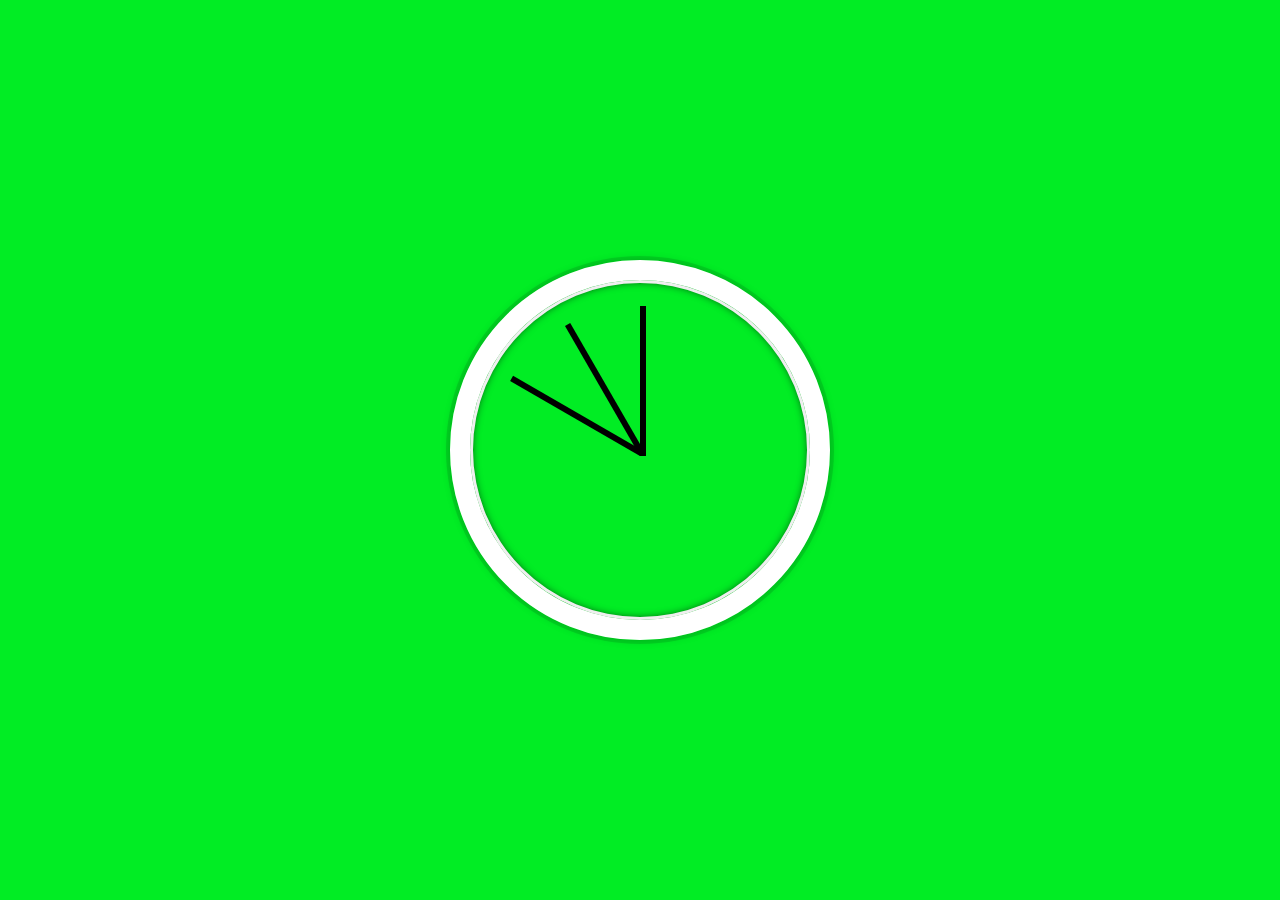
==== tick-tock.html @ a3d8c1ae "script tag been modified" ====
<!DOCTYPE html>
<html lang="en">
<head>
  <meta charset="UTF-8">
  <title>Tick-Tock Clock</title>
  <link rel="icon" href="https://fav.farm/🔥" />
</head>
<body>


    <div class="clock">
      <div class="clock-face">
        <div class="hand hour-hand"></div>
        <div class="hand min-hand"></div>
        <div class="hand second-hand"></div>
      </div>
    </div>


  <style>
    html {
      background: #01ed24 url(https://unsplash.it/1500/1000?image=881&blur=5);
      background-size: cover;
      font-family: 'helvetica neue';
      text-align: center;
      font-size: 10px;
    }

    body {
      margin: 0;
      font-size: 2rem;
      /*border-color: black;*/
      display: flex;
      flex: 1;
      min-height: 100vh;
      align-items: center;
    }

    .clock {
      width: 30rem;
      height: 30rem;
      border: 20px solid white;
      border-radius: 50%;
      margin: 50px auto;
      position: relative;
      padding: 2rem;
      box-shadow:
        0 0 0 4px rgba(0,0,0,0.1),
        inset 0 0 0 3px #EFEFEF,
        inset 0 0 10px black,
        0 0 10px rgba(0,0,0,0.2);
    }

    .clock-face {
      position: relative;
      width: 100%;
      height: 100%;
      transform: translateX(0px); /* account for the height of the clock hands */
    }

    .hand {
      width: 50%;
      height: 6px;
      background: black;
      position: absolute;
      top: 50%;
    }
    .hour-hand{
      width:-40%;
      transform-origin: bottom right;
      transform: rotate(90deg);
    }
    .min-hand{
transform-origin: bottom right;
transform: rotate(60deg);
    }
    .second-hand{
      transform-origin: bottom right;
transform: rotate(30deg);
    }

  </style>

  <script>
   function  updateTime(){
    const date=new Date();
    const hour=date.getHours();
    const minutes=date.getMinutes();
    const seconds=date.getSeconds();
    
 
   }
   setInterval(udateTime,1000);

  </script>
</body>
</html>
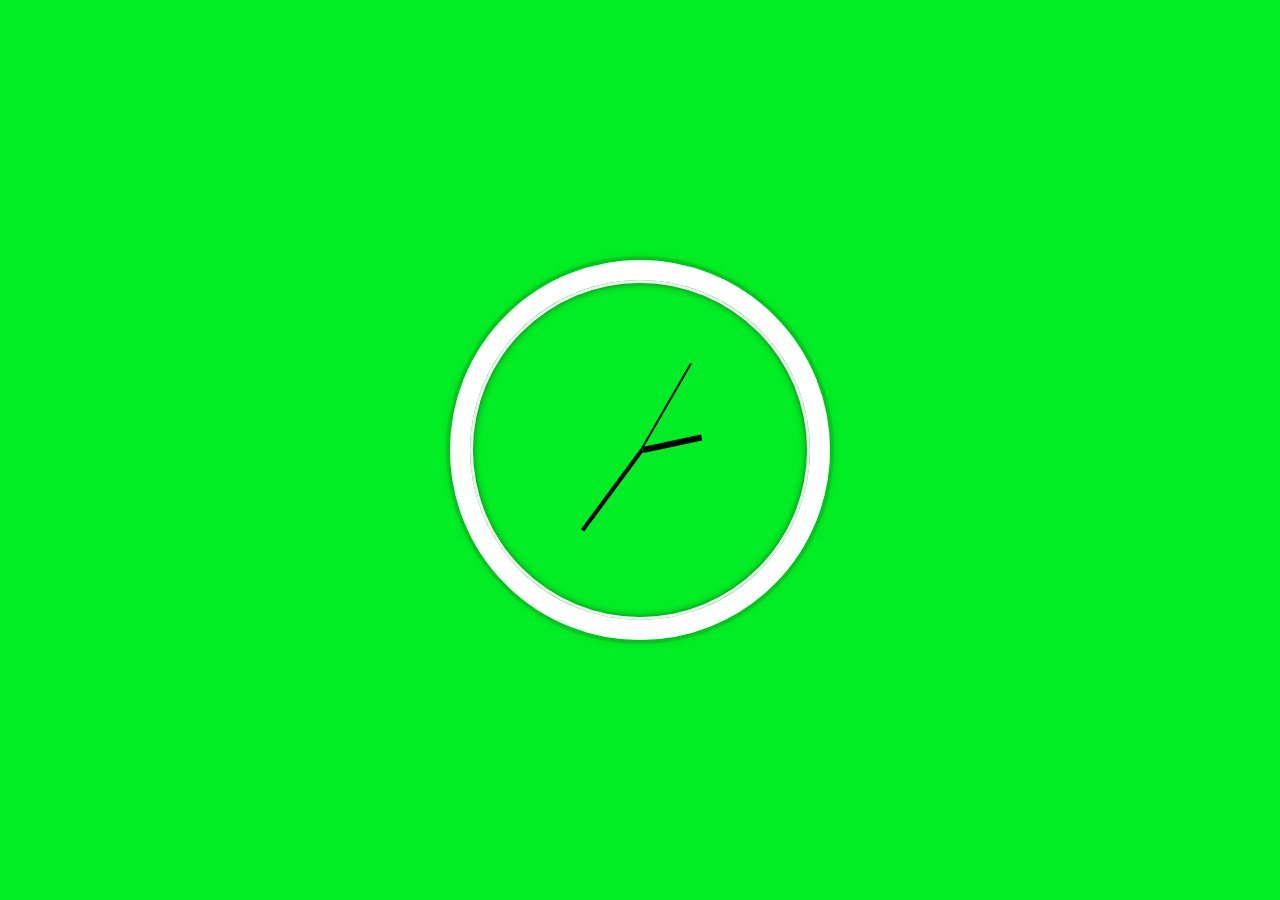
==== commit ce451f52: "analog clock has been created" ====
--- a/tick-tock.html
+++ b/tick-tock.html
@@ -55,7 +55,7 @@
       position: relative;
       width: 100%;
       height: 100%;
-      transform: translateX(0px); /* account for the height of the clock hands */
+      /*transform: translateX(0px); account for the height of the clock hands */
     }
 
     .hand {
@@ -63,34 +63,54 @@
       height: 6px;
       background: black;
       position: absolute;
-      top: 50%;
+      transform-origin: bottom center;
     }
     .hour-hand{
-      width:-40%;
-      transform-origin: bottom right;
-      transform: rotate(90deg);
+      width:6px;
+      
+      height:60px;
+      left:50%;
+      bottom:50%;
+      margin:auto;
+      
     }
     .min-hand{
-transform-origin: bottom right;
-transform: rotate(60deg);
+      width:4px;
+      height:100px;
+      left:50%;
+      bottom:50%;
+      margin:auto;
     }
     .second-hand{
-      transform-origin: bottom right;
-transform: rotate(30deg);
+      
+      width:2px;
+      height:100px;
+      left:50%;
+      bottom:50%;
+      margin:auto;
     }
 
   </style>
 
   <script>
    function  updateTime(){
-    const date=new Date();
-    const hour=date.getHours();
-    const minutes=date.getMinutes();
-    const seconds=date.getSeconds();
-    
+  var date=new Date();
+    var hour=date.getHours();
+    var minute=date.getMinutes();
+    var seconds=date.getSeconds();
+    var secondHand=document.querySelector(".second-hand");
+    var hourHand=document.querySelector(".hour-hand");
+    var minHand=document.querySelector(".min-hand");
+    var hourRotation=hour*30+minute/2;
+    var minRotation=minute*6 +seconds/10;
+    var secondsRotation=seconds*6;
+    hourHand.style.transform=`rotate(${hourRotation}deg)`;
+    minHand.style.transform=`rotate(${minRotation}deg)`;
+    secondHand.style.transform=`rotate(${secondsRotation}deg)`;
+
  
    }
-   setInterval(udateTime,1000);
+   setInterval(updateTime,1000);
 
   </script>
 </body>
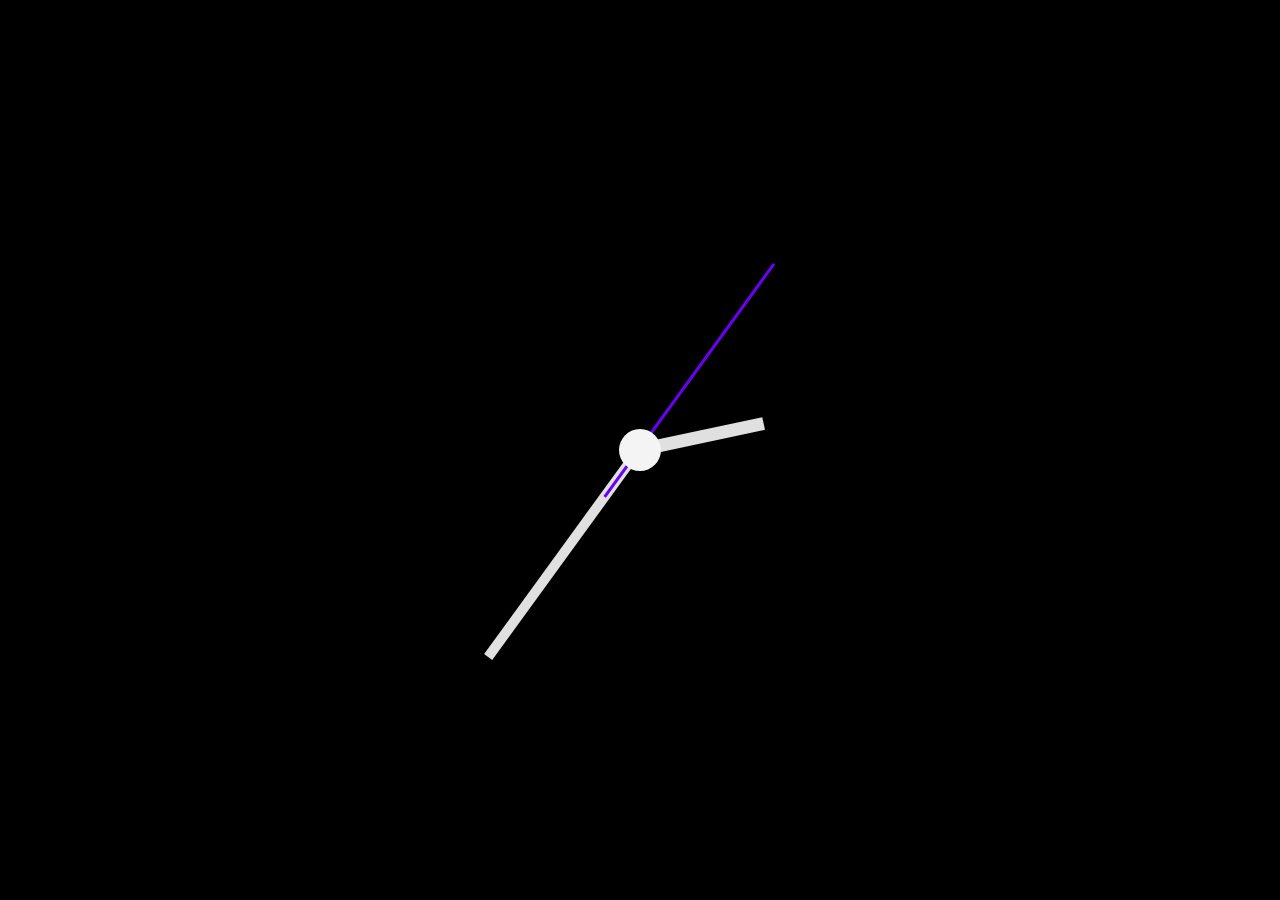
==== commit 1fec19fb: "Added clock functionality and better css" ====
--- a/tick-tock.html
+++ b/tick-tock.html
@@ -9,17 +9,16 @@
 
 
     <div class="clock">
-      <div class="clock-face">
-        <div class="hand hour-hand"></div>
-        <div class="hand min-hand"></div>
-        <div class="hand second-hand"></div>
-      </div>
+      <div class="clock-face"></div>
+      <div class="hand hour-hand"></div>
+      <div class="hand min-hand"></div>
+      <div class="hand second-hand"></div>
     </div>
 
 
   <style>
     html {
-      background: #01ed24 url(https://unsplash.it/1500/1000?image=881&blur=5);
+      background: black;
       background-size: cover;
       font-family: 'helvetica neue';
       text-align: center;
@@ -29,7 +28,6 @@
     body {
       margin: 0;
       font-size: 2rem;
-      /*border-color: black;*/
       display: flex;
       flex: 1;
       min-height: 100vh;
@@ -37,80 +35,90 @@
     }
 
     .clock {
-      width: 30rem;
-      height: 30rem;
-      border: 20px solid white;
-      border-radius: 50%;
-      margin: 50px auto;
+      width: 60rem;
+      height: 60rem;
+      background: url('./clockface.png') no-repeat center;
+      background-size: 100% 100%;
+      margin: 20px auto;
       position: relative;
       padding: 2rem;
-      box-shadow:
-        0 0 0 4px rgba(0,0,0,0.1),
-        inset 0 0 0 3px #EFEFEF,
-        inset 0 0 10px black,
-        0 0 10px rgba(0,0,0,0.2);
     }
 
     .clock-face {
       position: relative;
-      width: 100%;
-      height: 100%;
-      /*transform: translateX(0px); account for the height of the clock hands */
+      background: rgb(244, 244, 244);
+      border-radius: 50%;
+      content: "";
+      left: 50%;
+      top: 50%;
+      transform: translate(-50%, -50%);
+      width: 7%;
+      height: 7%;
+      z-index: 10;
     }
 
     .hand {
-      width: 50%;
-      height: 6px;
-      background: black;
       position: absolute;
-      transform-origin: bottom center;
+      top: 0;
+      right: 0;
+      bottom: 0;
+      left: 0;
     }
-    .hour-hand{
-      width:6px;
-      
-      height:60px;
-      left:50%;
-      bottom:50%;
-      margin:auto;
-      
+
+    .hour-hand {
+      background: rgb(224, 224, 224);
+      height: 20%;
+      left: 48.75%;
+      position: absolute;
+      top: 30%;
+      transform-origin: 50% 100%;
+      width: 2%;
     }
-    .min-hand{
-      width:4px;
-      height:100px;
-      left:50%;
-      bottom:50%;
-      margin:auto;
+
+    .min-hand {
+      background: rgb(224, 224, 224);
+      height: 40%;
+      left: 49%;
+      position: absolute;
+      top: 10%;
+      transform-origin: 50% 100%;
+      width: 1.5%;
     }
-    .second-hand{
-      
-      width:2px;
-      height:100px;
-      left:50%;
-      bottom:50%;
-      margin:auto;
+
+    .second-hand {
+      background: #6901f0;
+      height: 45%;
+      left: 49.5%;
+      position: absolute;
+      top: 14%;
+      transform-origin: 50% 80%;
+      width: 0.5%;
+      z-index: 8;
     }
 
   </style>
 
   <script>
-   function  updateTime(){
-  var date=new Date();
-    var hour=date.getHours();
-    var minute=date.getMinutes();
-    var seconds=date.getSeconds();
-    var secondHand=document.querySelector(".second-hand");
-    var hourHand=document.querySelector(".hour-hand");
-    var minHand=document.querySelector(".min-hand");
-    var hourRotation=hour*30+minute/2;
-    var minRotation=minute*6 +seconds/10;
-    var secondsRotation=seconds*6;
-    hourHand.style.transform=`rotate(${hourRotation}deg)`;
-    minHand.style.transform=`rotate(${minRotation}deg)`;
-    secondHand.style.transform=`rotate(${secondsRotation}deg)`;
+    function tickTock() {
+      var date = new Date;
+      var seconds = date.getSeconds();
+      var minutes = date.getMinutes();
+      var hours = date.getHours();
 
- 
-   }
-   setInterval(updateTime,1000);
+      hoursAngle = (hours * 30) + (minutes / 2);
+      minutesAngle = (minutes * 6);
+      secondsAngle = (seconds * 6);
+
+      const hoursHand = document.getElementsByClassName('hour-hand')[0];
+      const minutesHand = document.getElementsByClassName('min-hand')[0];
+      const secondsHand = document.getElementsByClassName('second-hand')[0];
+
+      hoursHand.style.transform = 'rotate(' + hoursAngle + 'deg)';
+      minutesHand.style.transform = 'rotate(' + minutesAngle + 'deg)';
+      secondsHand.style.transform = 'rotate(' + secondsAngle + 'deg)';
+    }
+    tickTock();
+    setInterval(tickTock, 1000);
 
   </script>
 </body>
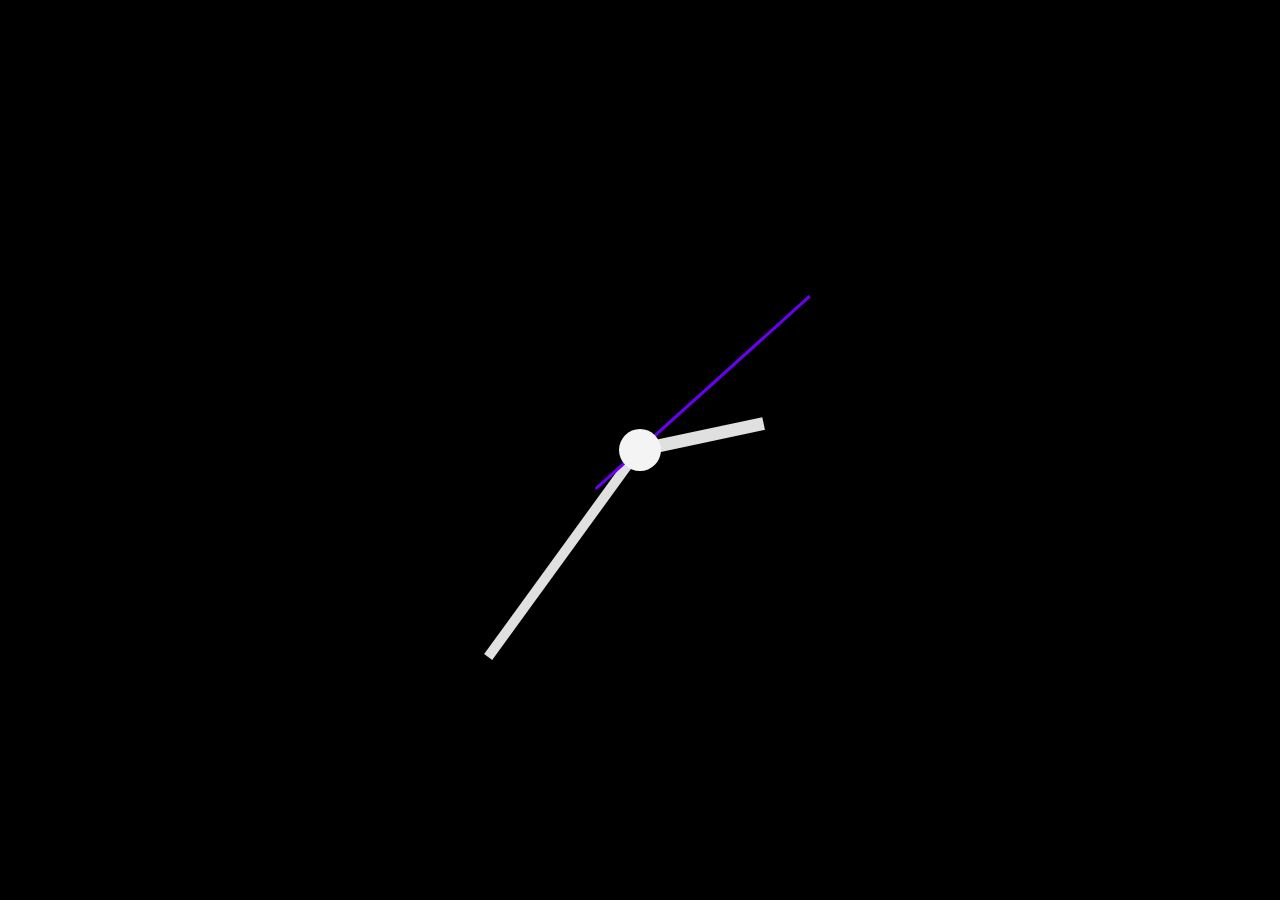
==== commit 6ced8a9e: "changed clockface file name" ====
--- a/tick-tock.html
+++ b/tick-tock.html
@@ -37,7 +37,7 @@
     .clock {
       width: 60rem;
       height: 60rem;
-      background: url('./clockface.png') no-repeat center;
+      background: url('./clockface_sameer.png') no-repeat center;
       background-size: 100% 100%;
       margin: 20px auto;
       position: relative;
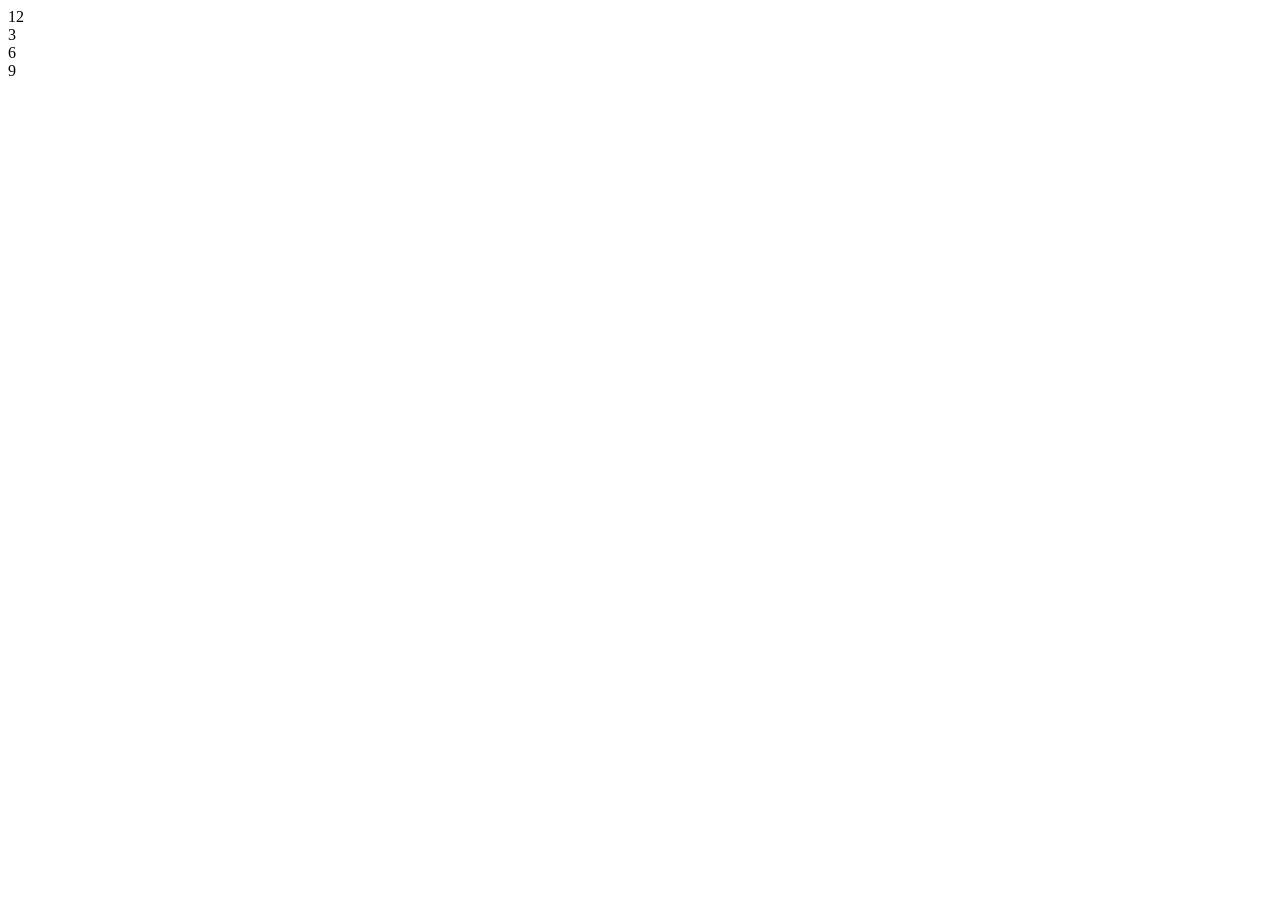
==== commit e64cf18c: "new files been added" ====
--- a/tick-tock.html
+++ b/tick-tock.html
@@ -4,121 +4,33 @@
   <meta charset="UTF-8">
   <title>Tick-Tock Clock</title>
   <link rel="icon" href="https://fav.farm/🔥" />
+  <link rel="stylesheet" href="tick-tock.css"/>
 </head>
 <body>
 
 
     <div class="clock">
-      <div class="clock-face"></div>
-      <div class="hand hour-hand"></div>
-      <div class="hand min-hand"></div>
-      <div class="hand second-hand"></div>
+      <div class="clock-face">
+        <div class="hand hour-hand"></div>
+        <div class="hand min-hand"></div>
+        <div class="hand second-hand"></div>
+      </div>
+      <div class="numb">
+        <div class="num twelve">12</div>
+        <div class="num three">3</div>
+        <div class="num six">6</div>
+        <div class="num nine">9</div>
+      </div>
     </div>
 
 
   <style>
-    html {
-      background: black;
-      background-size: cover;
-      font-family: 'helvetica neue';
-      text-align: center;
-      font-size: 10px;
-    }
-
-    body {
-      margin: 0;
-      font-size: 2rem;
-      display: flex;
-      flex: 1;
-      min-height: 100vh;
-      align-items: center;
-    }
-
-    .clock {
-      width: 60rem;
-      height: 60rem;
-      background: url('./clockface_sameer.png') no-repeat center;
-      background-size: 100% 100%;
-      margin: 20px auto;
-      position: relative;
-      padding: 2rem;
-    }
-
-    .clock-face {
-      position: relative;
-      background: rgb(244, 244, 244);
-      border-radius: 50%;
-      content: "";
-      left: 50%;
-      top: 50%;
-      transform: translate(-50%, -50%);
-      width: 7%;
-      height: 7%;
-      z-index: 10;
-    }
-
-    .hand {
-      position: absolute;
-      top: 0;
-      right: 0;
-      bottom: 0;
-      left: 0;
-    }
-
-    .hour-hand {
-      background: rgb(224, 224, 224);
-      height: 20%;
-      left: 48.75%;
-      position: absolute;
-      top: 30%;
-      transform-origin: 50% 100%;
-      width: 2%;
-    }
-
-    .min-hand {
-      background: rgb(224, 224, 224);
-      height: 40%;
-      left: 49%;
-      position: absolute;
-      top: 10%;
-      transform-origin: 50% 100%;
-      width: 1.5%;
-    }
-
-    .second-hand {
-      background: #6901f0;
-      height: 45%;
-      left: 49.5%;
-      position: absolute;
-      top: 14%;
-      transform-origin: 50% 80%;
-      width: 0.5%;
-      z-index: 8;
-    }
+    
 
   </style>
 
-  <script>
-    function tickTock() {
-      var date = new Date;
-      var seconds = date.getSeconds();
-      var minutes = date.getMinutes();
-      var hours = date.getHours();
-
-      hoursAngle = (hours * 30) + (minutes / 2);
-      minutesAngle = (minutes * 6);
-      secondsAngle = (seconds * 6);
-
-      const hoursHand = document.getElementsByClassName('hour-hand')[0];
-      const minutesHand = document.getElementsByClassName('min-hand')[0];
-      const secondsHand = document.getElementsByClassName('second-hand')[0];
-
-      hoursHand.style.transform = 'rotate(' + hoursAngle + 'deg)';
-      minutesHand.style.transform = 'rotate(' + minutesAngle + 'deg)';
-      secondsHand.style.transform = 'rotate(' + secondsAngle + 'deg)';
-    }
-    tickTock();
-    setInterval(tickTock, 1000);
+  <script src="tick-tock.js">
+   
 
   </script>
 </body>
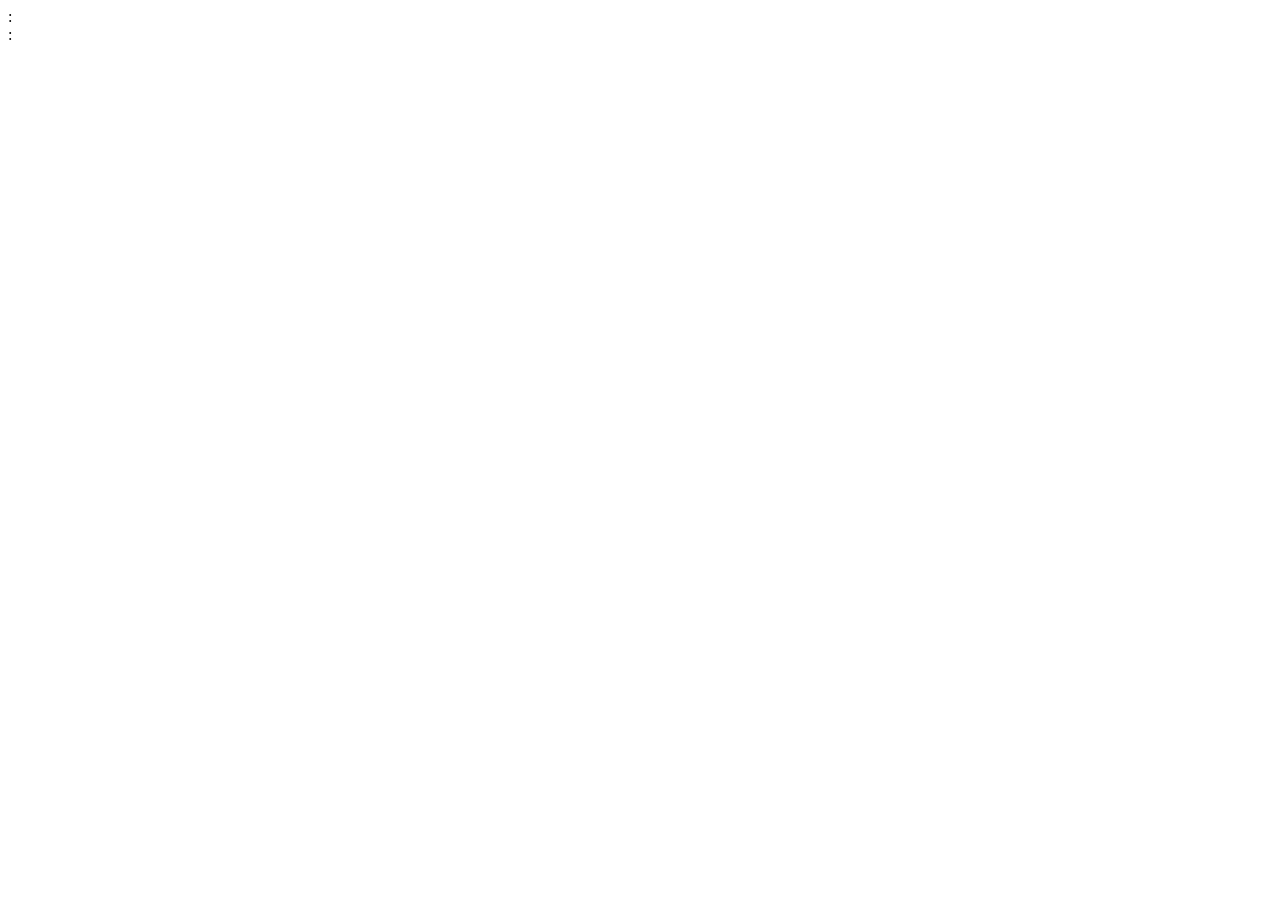
==== commit 896e67a3: "add digital clock feature" ====
--- a/tick-tock.html
+++ b/tick-tock.html
@@ -4,7 +4,7 @@
   <meta charset="UTF-8">
   <title>Tick-Tock Clock</title>
   <link rel="icon" href="https://fav.farm/🔥" />
-  <link rel="stylesheet" href="tick-tock.css"/>
+  <link rel="stylesheet" href="../style.css">
 </head>
 <body>
 
@@ -15,22 +15,31 @@
         <div class="hand min-hand"></div>
         <div class="hand second-hand"></div>
       </div>
-      <div class="numb">
-        <div class="num twelve">12</div>
-        <div class="num three">3</div>
-        <div class="num six">6</div>
-        <div class="num nine">9</div>
+    </div>
+
+    <div class="digi-clock">
+      <div class="digi-clk-face">
+        <div class="digi-clk-handle"></div>
+        <div class="time-text-wrapper">
+          <div class="box hour-box"></div>
+          <div class="box colon-box">:</div>
+          <div class="box min-box"></div>
+          <div class="box colon-box">:</div>
+          <div class="box sec-box"></div>
+        </div>
+        <div class="foot foot-left"></div>
+        <div class="foot foot-right"></div>
       </div>
+      
     </div>
 
 
   <style>
-    
-
+    /* css code moved to separate stylesheet named as style.css */
   </style>
 
-  <script src="tick-tock.js">
-   
+  <script src="../tick-tock.js">
+    
 
   </script>
 </body>
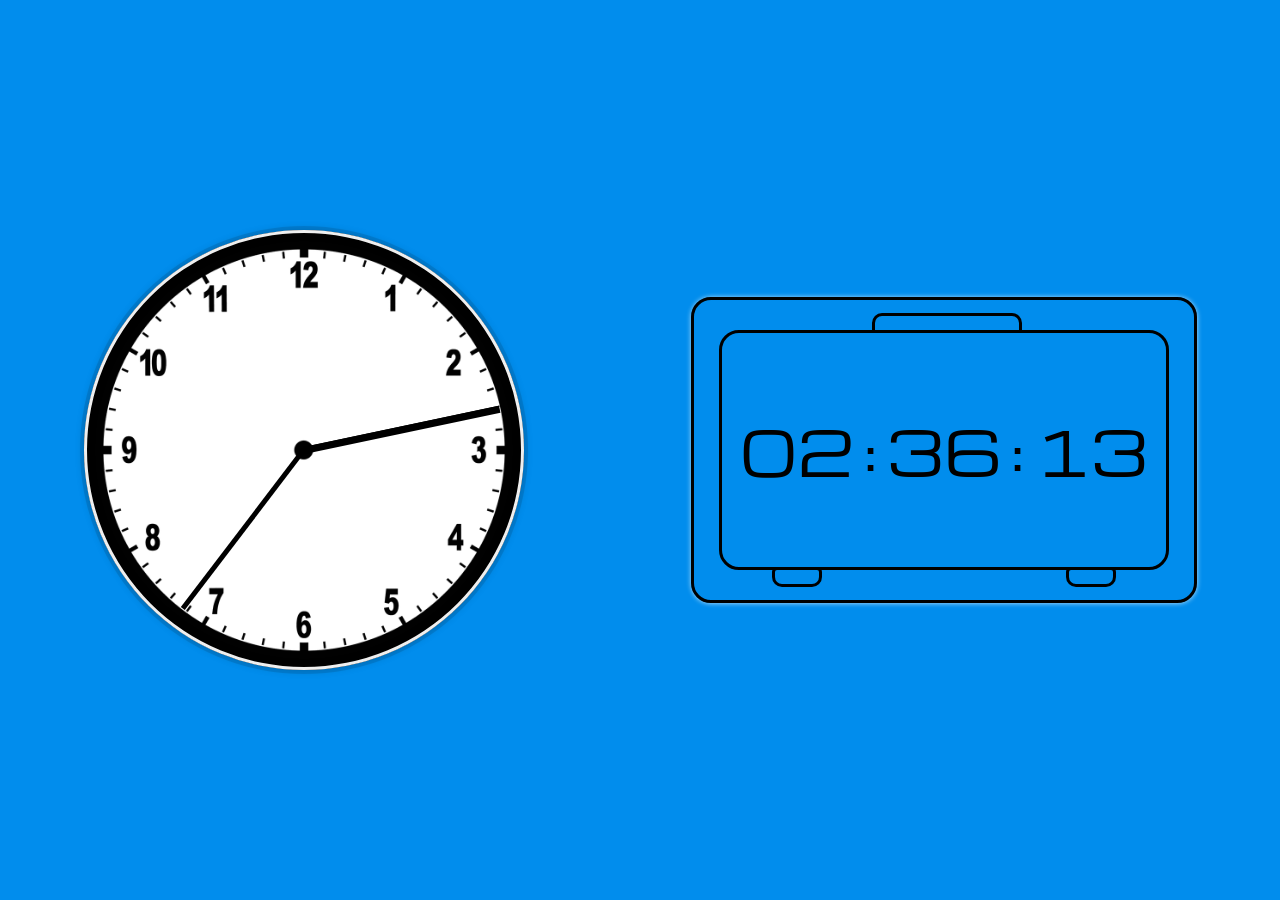
==== commit cc47aa9b: "refactor css and js code in separate files" ====
--- a/tick-tock.html
+++ b/tick-tock.html
@@ -4,7 +4,7 @@
   <meta charset="UTF-8">
   <title>Tick-Tock Clock</title>
   <link rel="icon" href="https://fav.farm/🔥" />
-  <link rel="stylesheet" href="../style.css">
+  <link rel="stylesheet" href="style.css">
 </head>
 <body>
 
@@ -38,7 +38,7 @@
     /* css code moved to separate stylesheet named as style.css */
   </style>
 
-  <script src="../tick-tock.js">
+  <script src="tick-tock.js">
     
 
   </script>
--- a/style.css
+++ b/style.css
@@ -0,0 +1,157 @@
+@import url('https://fonts.googleapis.com/css2?family=Bodoni+Moda&family=Jura:wght@300&family=Michroma&family=Monomaniac+One&family=Orbitron&family=ZCOOL+QingKe+HuangYou&display=swap');
+html {
+    background: #018DED url(https://unsplash.it/1500/1000?image=881&blur=5);
+    background-size: cover;
+    font-family: 'helvetica neue';
+    text-align: center;
+    font-size: 10px;
+  }
+
+  body {
+    margin: 0;
+    font-size: 2rem;
+    display: flex;
+    flex: 1;
+    min-height: 100vh;
+    align-items: center;
+    justify-content: space-around;
+  }
+
+  .clock {
+    background: url("clk2.gif");
+    background-position: center;
+    background-size: cover;
+
+    width: 40rem;
+    height: 40rem;
+    border-radius: 50%;
+    /* margin: 50px auto; */
+    position: relative;
+    padding: 2rem;
+    box-shadow:
+      0 0 0 4px rgba(0,0,0,0.1),
+      inset 0 0 0 3px #EFEFEF,
+      inset 0 0 10px black,
+      0 0 10px rgba(0,0,0,0.2);
+  }
+
+  .clock-face {
+    position: relative;
+    width: 100%;
+    height: 100%;
+    transform: translateY(-3px); /* account for the height of the clock hands */
+  }
+
+  .hand {
+    width: 50%;
+    background: black;
+    position: absolute;
+    top: 50%;
+    transform-origin: right;
+  }
+
+  .hour-hand {
+    height: 7px;
+    transform: rotate(-90deg);
+  }
+
+  .min-hand {
+    height: 5px;
+    transform: rotate(60deg);
+
+  }
+
+  .second-hand {
+    height: 1px;
+    transform: rotate(170deg);
+  }
+
+  /* digital clock styling */
+
+  .digi-clock {
+    width: 50rem;
+    height: 30rem;
+    /* background-color: cyan; */
+    border: 3px solid #000;
+    border-radius: 1em;
+    box-shadow: 0.1px 0.3px 5px rgba(255, 255, 255, 0.709);
+
+    display: flex;
+    align-items: center;
+    justify-content: center;
+
+    /* font-family: 'Bodoni Moda', serif; */
+    font-family: 'Michroma', sans-serif;
+    /* font-family: 'Monomaniac One', sans-serif; */
+    /* font-family: 'Orbitron', sans-serif; */
+    /* font-family: 'ZCOOL QingKe HuangYou', sans-serif; */
+    /* font-family: 'Jura', sans-serif; */
+  }
+
+  .digi-clk-handle {
+    width: 15rem;
+    height: 2rem;
+    border: 3px solid;
+    border-radius: 1rem 1rem 0 0;
+    box-sizing: border-box;
+
+    position: absolute;
+    top: -2rem;
+    left: 15rem;
+  }
+
+  .digi-clk-face {
+    width: 90%;
+    height: 80%;
+    border: 3px solid;
+    border-radius: 1em;
+    box-sizing: border-box;
+
+    position: relative;
+    display: flex;
+    align-items: center;
+    justify-content: center;
+  }
+
+  .foot {
+    width: 5rem;
+    height: 2rem;
+    border: 3px solid;
+    border-radius: 0.5rem 0.5rem 1rem 1rem;
+
+    position: absolute; 
+    bottom: -2rem;   
+    box-sizing: border-box;
+
+  }
+
+  .foot-left {
+    left: 5rem;
+  }
+
+  .foot-right {
+    right: 5rem;
+  }
+
+  .time-text-wrapper {
+    width: 100%;
+    height: 50%;
+
+    display: flex;
+    align-items: center;
+    justify-content: center;   
+    gap: 1rem;
+  }
+
+  .box {
+    width: fit-content;
+    height: 100%;
+    font-size: 6rem;
+
+    display: flex;
+    align-items: center;
+  }
+
+
+
+ 
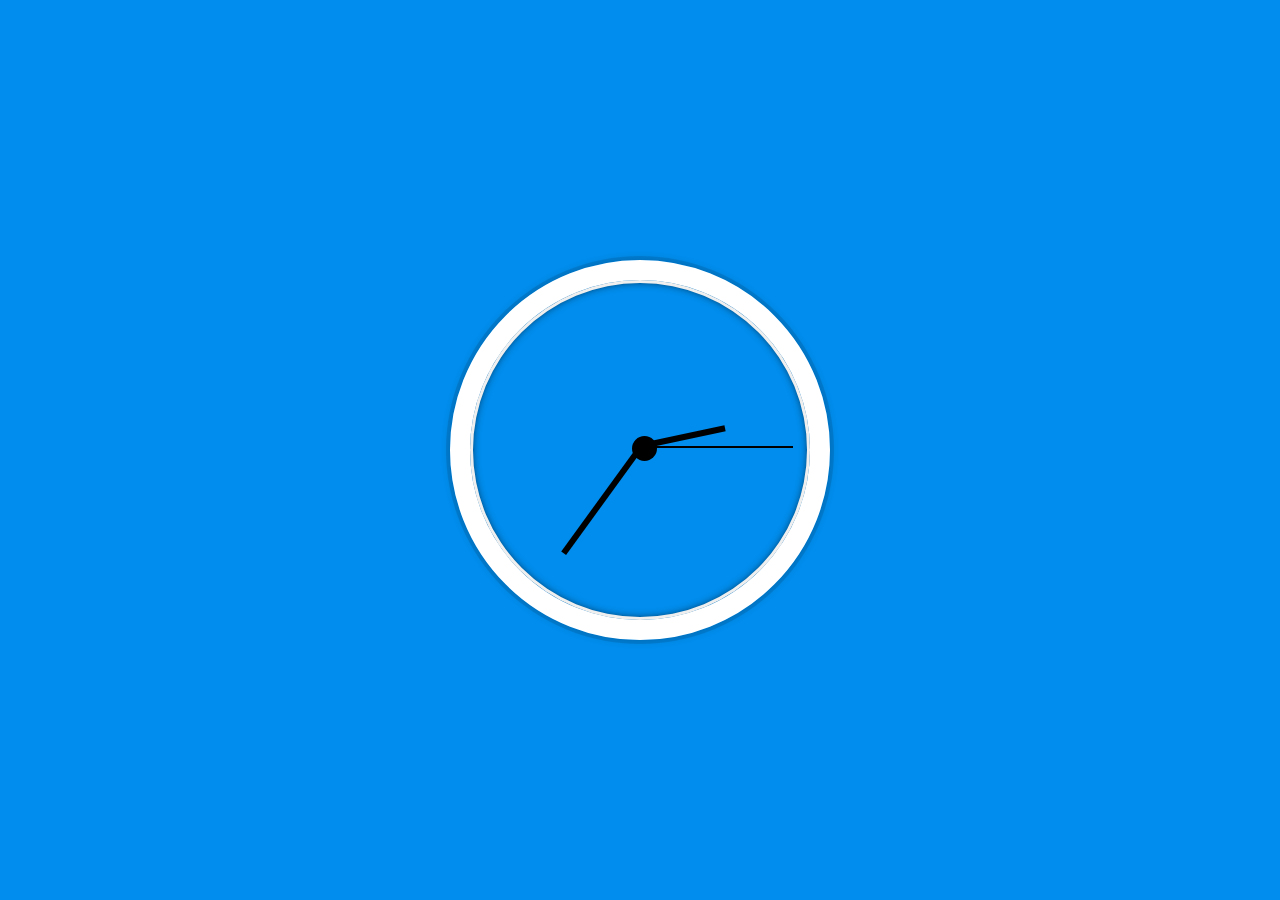
==== commit 0fea957a: "added code" ====
--- a/tick-tock.html
+++ b/tick-tock.html
@@ -4,12 +4,11 @@
   <meta charset="UTF-8">
   <title>Tick-Tock Clock</title>
   <link rel="icon" href="https://fav.farm/🔥" />
-  <link rel="stylesheet" href="style.css">
+  <link rel="stylesheet" href="styles.css">
 </head>
 <body>
-
-
     <div class="clock">
+    <span class="dot"></span>
       <div class="clock-face">
         <div class="hand hour-hand"></div>
         <div class="hand min-hand"></div>
@@ -17,30 +16,6 @@
       </div>
     </div>
 
-    <div class="digi-clock">
-      <div class="digi-clk-face">
-        <div class="digi-clk-handle"></div>
-        <div class="time-text-wrapper">
-          <div class="box hour-box"></div>
-          <div class="box colon-box">:</div>
-          <div class="box min-box"></div>
-          <div class="box colon-box">:</div>
-          <div class="box sec-box"></div>
-        </div>
-        <div class="foot foot-left"></div>
-        <div class="foot foot-right"></div>
-      </div>
-      
-    </div>
-
-
-  <style>
-    /* css code moved to separate stylesheet named as style.css */
-  </style>
-
-  <script src="tick-tock.js">
-    
-
-  </script>
+  <script src="script.js"></script>
 </body>
 </html>
--- a/styles.css
+++ b/styles.css
@@ -0,0 +1,78 @@
+html {
+  background: #018ded; /*url(https://unsplash.it/1500/1000?image=881&blur=5);*/
+  background-size: cover;
+  /* font-family: "helvetica neue"; */
+  text-align: center;
+  font-size: 10px;
+}
+
+body {
+  margin: 0;
+  font-size: 2rem;
+  display: flex;
+  flex: 1;
+  min-height: 100vh;
+  align-items: center;
+}
+
+.clock {
+  width: 30rem;
+  height: 30rem;
+  border: 20px solid white;
+  border-radius: 50%;
+  margin: 50px auto;
+  position: relative;
+  padding: 2rem;
+  box-shadow: 0 0 0 4px rgba(0, 0, 0, 0.1), inset 0 0 0 3px #efefef,
+    inset 0 0 10px black, 0 0 10px rgba(0, 0, 0, 0.2);
+}
+
+.clock-face {
+  position: relative;
+  width: 100%;
+  height: 100%;
+  transform: translateY(-3px) rotate(90deg); /* account for the height of the clock hands */
+}
+
+.hand {
+  width: 50%;
+  height: 6px;
+  background: black;
+  position: absolute;
+  top: 50%;
+}
+
+.dot{
+    position: absolute;
+    height: 25px;
+    width: 25px;
+    top: 46%;
+    right: 45%;
+    background-color: black;
+    border-radius: 50%;
+    display: inline-block;
+}
+
+.hour-hand, .min-hand, .second-hand{
+    transform-origin: right;
+}
+
+.hour-hand{
+    width: 30%;
+    left: 20%;
+    /* display: none; */
+}
+
+.min-hand{
+    width: 45%;
+    left: 4%;
+    top: 48%;
+    /* display: none; */
+}
+
+.second-hand{
+    height: 2px;
+    top:48.5%;
+    /* display: none; */
+    /* transform-origin: right; */
+}
